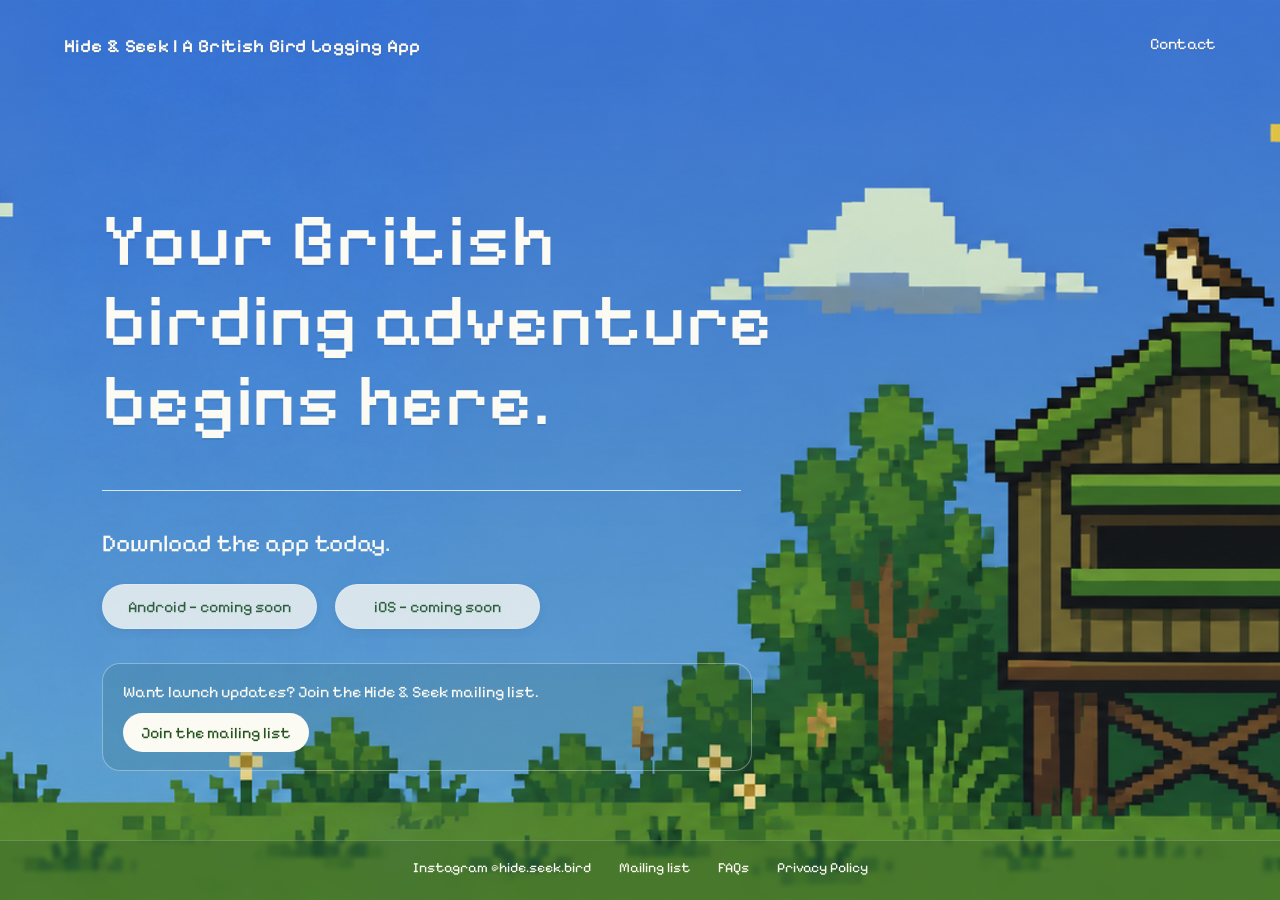
==== index.html @ e6ba9a96 "Add files via upload" ====
<!doctype html>
<html lang="en-GB">
<head>
  <meta charset="utf-8">
  <meta name="viewport" content="width=device-width, initial-scale=1">
  <meta name="description" content="Hide & Seek — a playful British bird logging app.">
  <title>Hide & Seek | A British Bird Logging App</title>
  <link rel="stylesheet" href="styles.css">
</head>
<body>
  <div class="page-shell home">
    <header class="site-header">
      <a class="brand" href="index.html">Hide & Seek | A British Bird Logging App</a>
      <nav class="site-nav" aria-label="Main navigation">
        <a href="contact.html">Contact</a>
      </nav>
    </header>

    <main class="hero">
      <h1>Your British<br>birding adventure<br>begins here.</h1>
      <hr class="rule">
      <p class="download-title">Download the app today.</p>
      <div class="store-buttons">
        <!-- Replace # with the live Google Play URL when available. -->
        <a class="store-button disabled" href="#" aria-disabled="true" onclick="return false;">Android — coming soon</a>
        <!-- Replace # with the live App Store URL when available. -->
        <a class="store-button disabled" href="#" aria-disabled="true" onclick="return false;">iOS — coming soon</a>
      </div>

      <div class="signup-strip">
        <p>Want launch updates? Join the Hide & Seek mailing list.</p>
        <a href="mailto:hide.seek.bird@gmail.com?subject=Hide%20%26%20Seek%20mailing%20list&body=Hi%2C%20please%20add%20me%20to%20the%20Hide%20%26%20Seek%20mailing%20list.">Join the mailing list</a>
      </div>
    </main>

    <footer class="site-footer">
      <a href="https://www.instagram.com/hide.seek.bird/" target="_blank" rel="noopener noreferrer">Instagram @hide.seek.bird</a>
      <a href="mailto:hide.seek.bird@gmail.com?subject=Hide%20%26%20Seek%20mailing%20list&body=Hi%2C%20please%20add%20me%20to%20the%20Hide%20%26%20Seek%20mailing%20list.">Mailing list</a>
      <a href="faq.html">FAQs</a>
      <a href="privacy.html">Privacy Policy</a>
    </footer>
  </div>
</body>
</html>
---- styles.css ----
@import url('https://fonts.googleapis.com/css2?family=Pixelify+Sans:wght@400;500;600;700&display=swap');

:root {
  --cream: #FBFAF3;
  --meadow: #EAE8D8;
  --ink: #2A2E24;
  --green: #25541F;
  --green-2: #3E7C59;
  --gold: #D9A62C;
  --glass: rgba(30, 65, 100, 0.22);
  --line: rgba(251,250,243,0.82);
}

* { box-sizing: border-box; }
html { scroll-behavior: smooth; }
body {
  margin: 0;
  font-family: "Pixelify Sans", ui-monospace, monospace;
  color: var(--cream);
  background: #2d72bf;
}

a { color: inherit; }
button, input, textarea { font: inherit; }

.page-shell {
  min-height: 100vh;
  display: flex;
  flex-direction: column;
  background-size: cover;
  background-position: center;
  background-repeat: no-repeat;
}

.page-shell.home {
  background-image:
    linear-gradient(rgba(32,75,125,.03), rgba(32,75,125,.08)),
    url("assets/hero-hide.png");
  background-position: center center;
}

.page-shell.contact {
  background-image:
    linear-gradient(rgba(32,75,125,.05), rgba(32,75,125,.10)),
    url("assets/hero-meadow.png");
  background-position: center center;
}

.site-header {
  display: flex;
  align-items: center;
  justify-content: space-between;
  gap: 24px;
  padding: 34px 5vw 0;
  text-shadow: 0 1px 1px rgba(0,0,0,.18);
}

.brand {
  font-size: clamp(17px, 1.45vw, 25px);
  text-decoration: none;
  font-weight: 600;
  letter-spacing: .02em;
}

.site-nav {
  display: flex;
  gap: 22px;
  align-items: center;
}

.site-nav a {
  text-decoration: none;
  font-size: 16px;
  border-bottom: 1px solid transparent;
  padding-bottom: 3px;
}

.site-nav a:hover,
.site-nav a:focus-visible {
  border-bottom-color: currentColor;
}

.hero {
  width: min(890px, 58vw);
  margin: clamp(110px, 16vh, 185px) 0 0 8vw;
}

.hero h1 {
  margin: 0;
  font-size: clamp(46px, 5.8vw, 88px);
  line-height: 1.08;
  font-weight: 500;
  letter-spacing: .01em;
  text-shadow: 0 2px 0 rgba(0,0,0,.08);
}

.rule {
  width: 86%;
  border: 0;
  border-top: 1px solid var(--line);
  margin: 48px 0 38px;
}

.download-title {
  margin: 0 0 26px;
  font-size: clamp(20px, 1.9vw, 30px);
}

.store-buttons {
  display: flex;
  gap: 18px;
  flex-wrap: wrap;
}

.store-button {
  min-width: 205px;
  padding: 12px 25px;
  border-radius: 999px;
  background: rgba(251,250,243,.96);
  color: var(--green);
  text-align: center;
  text-decoration: none;
  border: 1px solid rgba(255,255,255,.65);
  box-shadow: 0 3px 12px rgba(0,0,0,.08);
}

.store-button:hover,
.store-button:focus-visible {
  transform: translateY(-1px);
  background: white;
}

.store-button.disabled {
  opacity: .82;
  cursor: default;
}

.contact-panel {
  width: min(740px, 52vw);
  margin: clamp(95px, 13vh, 150px) 0 70px 4vw;
}

.contact-panel h1,
.content-card h1 {
  margin: 0 0 18px;
  font-size: clamp(40px, 4.4vw, 68px);
  font-weight: 500;
}

.contact-copy {
  margin: 0 0 28px;
  max-width: 640px;
  font-size: 18px;
  line-height: 1.55;
}

.contact-form {
  display: grid;
  gap: 18px;
}

.two-col {
  display: grid;
  grid-template-columns: 1fr 1fr;
  gap: 14px;
}

.field {
  display: grid;
  gap: 7px;
}

.field label {
  font-size: 15px;
  font-weight: 600;
}

.field input,
.field textarea {
  width: 100%;
  color: white;
  background: rgba(255,255,255,.03);
  border: 1px solid rgba(255,255,255,.88);
  border-radius: 24px;
  padding: 12px 16px;
  outline: none;
  box-shadow: inset 0 0 0 1px rgba(20,60,100,.08);
}

.field textarea {
  min-height: 130px;
  resize: vertical;
  border-radius: 18px;
}

.field input:focus,
.field textarea:focus {
  background: rgba(255,255,255,.09);
  box-shadow: 0 0 0 3px rgba(255,255,255,.14);
}

.primary-button {
  justify-self: start;
  border: 0;
  border-radius: 999px;
  background: var(--cream);
  color: var(--green);
  padding: 13px 31px;
  cursor: pointer;
}

.primary-button:hover,
.primary-button:focus-visible {
  background: white;
  transform: translateY(-1px);
}

.mail-note {
  font-size: 14px;
  opacity: .9;
  margin: 4px 0 0;
}

.site-footer {
  margin-top: auto;
  display: flex;
  justify-content: center;
  flex-wrap: wrap;
  gap: 14px 28px;
  padding: 18px 5vw 24px;
  background: rgba(25,61,40,.18);
  border-top: 1px solid rgba(255,255,255,.18);
  backdrop-filter: blur(2px);
  font-size: 14px;
}

.site-footer a {
  text-decoration: none;
}

.site-footer a:hover,
.site-footer a:focus-visible {
  text-decoration: underline;
}

.content-page {
  min-height: 100vh;
  background:
    linear-gradient(rgba(44,105,167,.88), rgba(44,105,167,.94)),
    url("assets/hero-meadow.png") center/cover fixed;
  padding-bottom: 40px;
}

.content-card {
  width: min(900px, 88vw);
  margin: 70px auto;
  padding: clamp(24px, 4vw, 50px);
  background: rgba(251,250,243,.96);
  color: var(--ink);
  border-radius: 24px;
  box-shadow: 0 12px 50px rgba(0,0,0,.15);
}

.content-card h2 {
  color: var(--green);
  margin-top: 34px;
  margin-bottom: 10px;
  font-size: 27px;
}

.content-card p,
.content-card li {
  font-family: Arial, Helvetica, sans-serif;
  font-size: 16px;
  line-height: 1.65;
}

.content-card ul {
  padding-left: 22px;
}

.back-link {
  display: inline-block;
  margin-bottom: 28px;
  color: var(--green);
  font-weight: 700;
  text-decoration: none;
}

.empty-faq {
  padding: 32px 0 8px;
  font-family: Arial, Helvetica, sans-serif;
  color: #555C46;
}

.signup-strip {
  margin-top: 34px;
  padding: 18px 20px;
  border: 1px solid rgba(255,255,255,.35);
  border-radius: 18px;
  background: rgba(33,82,55,.13);
  max-width: 650px;
}

.signup-strip p {
  margin: 0 0 12px;
  font-size: 16px;
}

.signup-strip a {
  display: inline-block;
  padding: 10px 18px;
  border-radius: 999px;
  background: var(--cream);
  color: var(--green);
  text-decoration: none;
}

@media (max-width: 900px) {
  .page-shell.home,
  .page-shell.contact {
    background-position: 66% center;
  }

  .hero {
    width: 80vw;
    margin-left: 7vw;
  }

  .contact-panel {
    width: 86vw;
    margin-left: 7vw;
  }
}

@media (max-width: 640px) {
  .site-header {
    padding: 22px 22px 0;
    align-items: flex-start;
  }

  .brand {
    max-width: 68%;
    font-size: 16px;
  }

  .site-nav {
    gap: 12px;
  }

  .site-nav a {
    font-size: 14px;
  }

  .page-shell.home {
    background-position: 72% center;
  }

  .page-shell.contact {
    background-position: 68% center;
  }

  .hero {
    width: calc(100vw - 44px);
    margin: 100px 22px 40px;
    padding: 20px;
    border-radius: 18px;
    background: rgba(41,95,151,.28);
    backdrop-filter: blur(1px);
  }

  .hero h1 {
    font-size: clamp(42px, 13vw, 62px);
  }

  .rule {
    width: 100%;
    margin: 30px 0 25px;
  }

  .store-buttons {
    gap: 10px;
  }

  .store-button {
    min-width: 0;
    flex: 1 1 140px;
  }

  .contact-panel {
    width: calc(100vw - 44px);
    margin: 90px 22px 40px;
    padding: 20px;
    border-radius: 18px;
    background: rgba(41,95,151,.28);
    backdrop-filter: blur(1px);
  }

  .two-col {
    grid-template-columns: 1fr;
  }

  .site-footer {
    padding-inline: 22px;
    gap: 10px 18px;
  }

  .content-card {
    width: calc(100vw - 28px);
    margin: 30px auto;
    border-radius: 18px;
  }
}
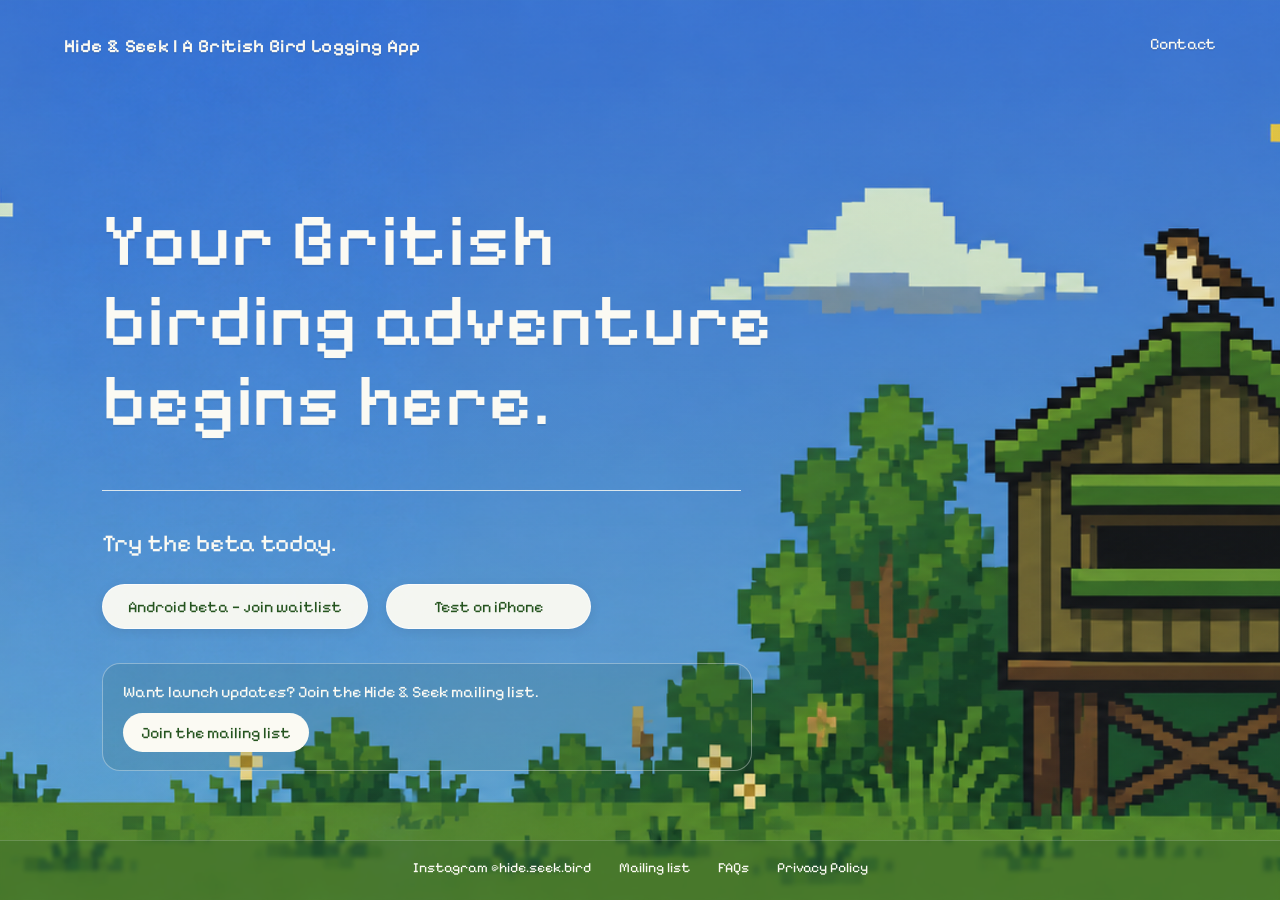
==== commit 67be2b85: "Add files via upload Update website for beta launch" ====
--- a/index.html
+++ b/index.html
@@ -19,26 +19,39 @@
     <main class="hero">
       <h1>Your British<br>birding adventure<br>begins here.</h1>
       <hr class="rule">
-      <p class="download-title">Download the app today.</p>
+      <p class="download-title">Try the beta today.</p>
       <div class="store-buttons">
-        <!-- Replace # with the live Google Play URL when available. -->
-        <a class="store-button disabled" href="#" aria-disabled="true" onclick="return false;">Android — coming soon</a>
-        <!-- Replace # with the live App Store URL when available. -->
-        <a class="store-button disabled" href="#" aria-disabled="true" onclick="return false;">iOS — coming soon</a>
+        <a class="store-button" href="#mailing-list" data-open-mailing-list>Android beta — join waitlist</a>
+        <a class="store-button" href="https://testflight.apple.com/join/pFGsT41k" target="_blank" rel="noopener noreferrer">Test on iPhone</a>
       </div>
 
       <div class="signup-strip">
         <p>Want launch updates? Join the Hide & Seek mailing list.</p>
-        <a href="mailto:hide.seek.bird@gmail.com?subject=Hide%20%26%20Seek%20mailing%20list&body=Hi%2C%20please%20add%20me%20to%20the%20Hide%20%26%20Seek%20mailing%20list.">Join the mailing list</a>
+        <a href="#mailing-list" data-open-mailing-list>Join the mailing list</a>
       </div>
     </main>
 
     <footer class="site-footer">
       <a href="https://www.instagram.com/hide.seek.bird/" target="_blank" rel="noopener noreferrer">Instagram @hide.seek.bird</a>
-      <a href="mailto:hide.seek.bird@gmail.com?subject=Hide%20%26%20Seek%20mailing%20list&body=Hi%2C%20please%20add%20me%20to%20the%20Hide%20%26%20Seek%20mailing%20list.">Mailing list</a>
+      <a href="#mailing-list" data-open-mailing-list>Mailing list</a>
       <a href="faq.html">FAQs</a>
       <a href="privacy.html">Privacy Policy</a>
     </footer>
   </div>
+
+  <div class="mailing-modal" id="mailing-list" role="dialog" aria-modal="true" aria-labelledby="mailing-list-title" aria-hidden="true">
+    <div class="mailing-modal-backdrop" data-close-mailing-list></div>
+    <section class="mailing-modal-card" tabindex="-1">
+      <button class="mailing-modal-close" type="button" aria-label="Close mailing list" data-close-mailing-list>×</button>
+      <h2 id="mailing-list-title">Join the Hide & Seek flock</h2>
+      <p class="mailing-modal-copy">Get beta news, new features and launch updates.</p>
+      <div class="kit-form-wrap">
+        <script async data-uid="2d5aa97600" src="https://hide-seek.kit.com/2d5aa97600/index.js"></script>
+      </div>
+      <p class="mailing-modal-privacy">By joining, you agree to receive Hide & Seek email updates. You can unsubscribe at any time. See our <a href="privacy.html">Privacy Policy</a>.</p>
+    </section>
+  </div>
+
+  <script src="site.js"></script>
 </body>
 </html>
--- a/styles.css
+++ b/styles.css
@@ -411,3 +411,110 @@
     border-radius: 18px;
   }
 }
+
+/* Mailing-list modal */
+body.modal-open {
+  overflow: hidden;
+}
+
+.mailing-modal {
+  position: fixed;
+  inset: 0;
+  z-index: 1000;
+  display: grid;
+  place-items: center;
+  padding: 22px;
+}
+
+.mailing-modal[aria-hidden="true"] {
+  display: none;
+}
+
+.mailing-modal-backdrop {
+  position: absolute;
+  inset: 0;
+  background: rgba(20, 37, 31, .62);
+  backdrop-filter: blur(3px);
+}
+
+.mailing-modal-card {
+  position: relative;
+  z-index: 1;
+  width: min(560px, 100%);
+  max-height: calc(100vh - 44px);
+  overflow-y: auto;
+  padding: clamp(26px, 5vw, 42px);
+  border-radius: 24px;
+  background: rgba(251, 250, 243, .99);
+  color: var(--ink);
+  box-shadow: 0 22px 70px rgba(0,0,0,.28);
+  outline: none;
+}
+
+.mailing-modal-card h2 {
+  margin: 0 42px 10px 0;
+  color: var(--green);
+  font-size: clamp(30px, 5vw, 44px);
+  font-weight: 600;
+  line-height: 1.05;
+}
+
+.mailing-modal-copy {
+  margin: 0 0 22px;
+  font-family: Arial, Helvetica, sans-serif;
+  font-size: 16px;
+  line-height: 1.5;
+  color: #555C46;
+}
+
+.mailing-modal-close {
+  position: absolute;
+  top: 16px;
+  right: 18px;
+  width: 38px;
+  height: 38px;
+  border: 0;
+  border-radius: 999px;
+  background: transparent;
+  color: var(--green);
+  font-size: 30px;
+  line-height: 1;
+  cursor: pointer;
+}
+
+.mailing-modal-close:hover,
+.mailing-modal-close:focus-visible {
+  background: rgba(37,84,31,.08);
+}
+
+.kit-form-wrap {
+  min-height: 82px;
+}
+
+.kit-form-wrap .formkit-form {
+  max-width: 100% !important;
+  margin: 0 !important;
+}
+
+.mailing-modal-privacy {
+  margin: 18px 0 0;
+  font-family: Arial, Helvetica, sans-serif;
+  font-size: 12px;
+  line-height: 1.5;
+  color: #6A705D;
+}
+
+.mailing-modal-privacy a {
+  color: var(--green);
+}
+
+@media (max-width: 640px) {
+  .mailing-modal {
+    padding: 14px;
+  }
+
+  .mailing-modal-card {
+    max-height: calc(100vh - 28px);
+    border-radius: 18px;
+  }
+}
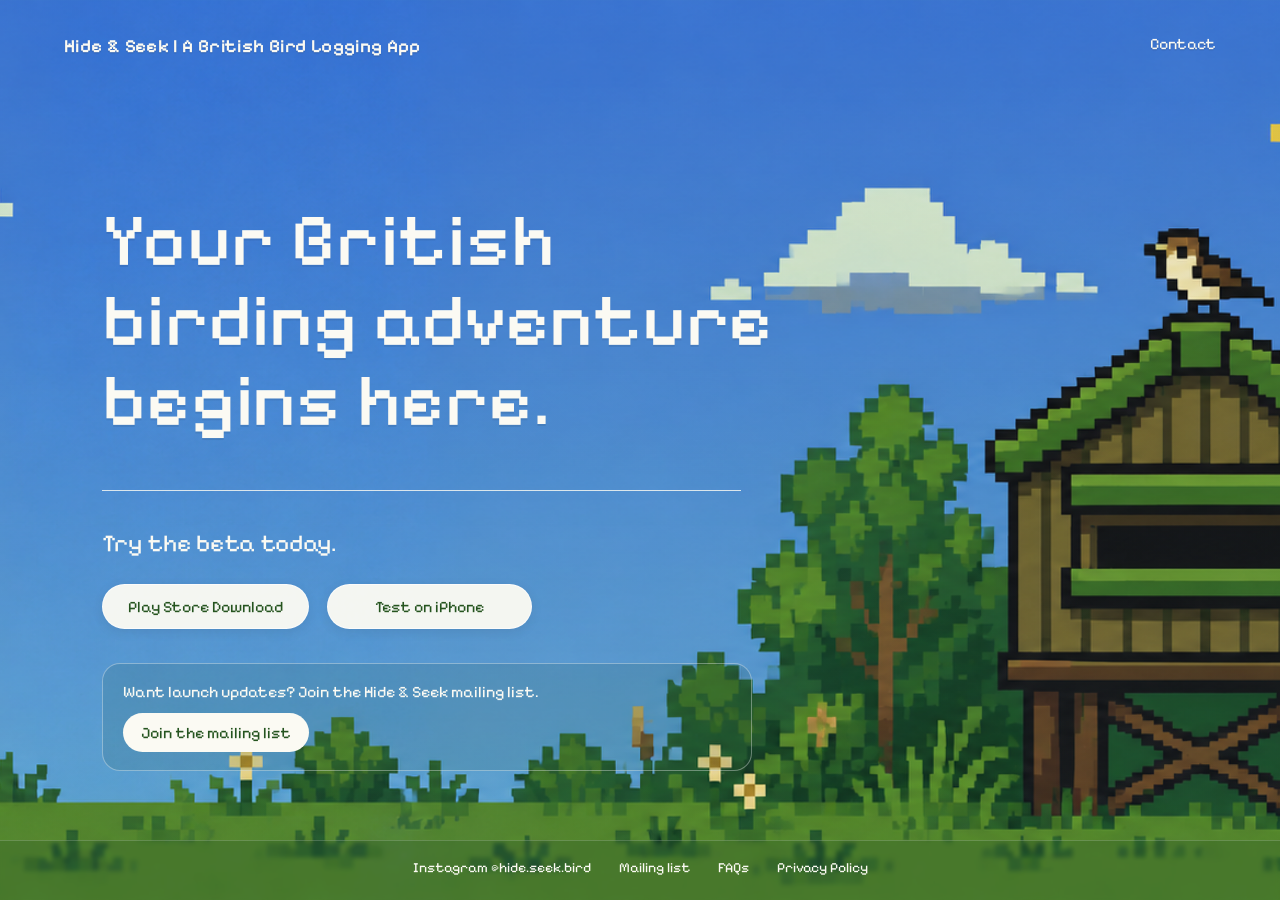
==== commit 7f22ea62: "Update index.html" ====
--- a/index.html
+++ b/index.html
@@ -21,7 +21,7 @@
       <hr class="rule">
       <p class="download-title">Try the beta today.</p>
       <div class="store-buttons">
-        <a class="store-button" href="#mailing-list" data-open-mailing-list>Android beta — join waitlist</a>
+        <a class="store-button" href="#mailing-list" data-open-mailing-list>Play Store Download</a>
         <a class="store-button" href="https://testflight.apple.com/join/pFGsT41k" target="_blank" rel="noopener noreferrer">Test on iPhone</a>
       </div>
 
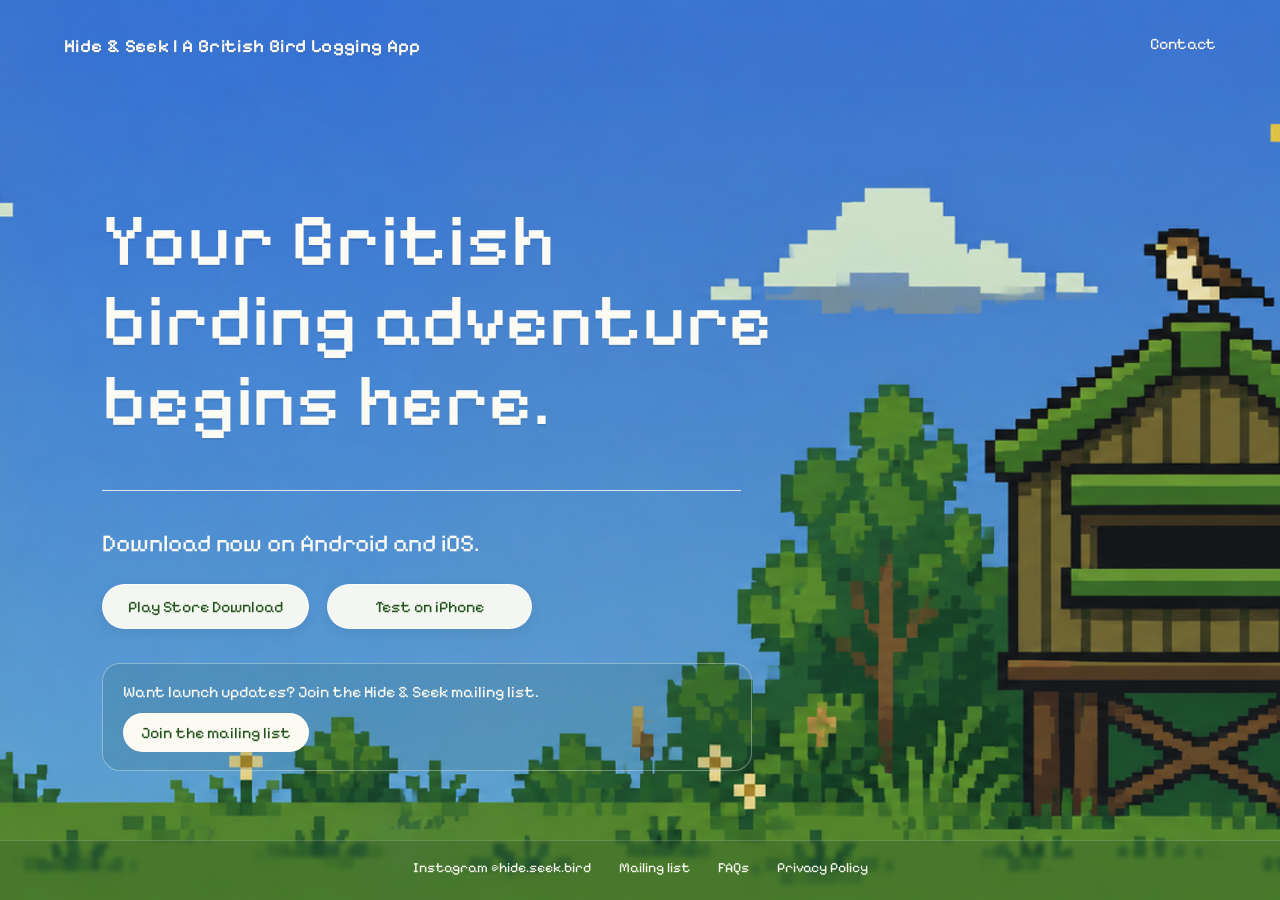
==== commit cedb4ed3: "Update index.html" ====
--- a/index.html
+++ b/index.html
@@ -19,9 +19,9 @@
     <main class="hero">
       <h1>Your British<br>birding adventure<br>begins here.</h1>
       <hr class="rule">
-      <p class="download-title">Try the beta today.</p>
+      <p class="download-title">Download now on Android and iOS.</p>
       <div class="store-buttons">
-        <a class="store-button" href="#mailing-list" data-open-mailing-list>Play Store Download</a>
+        <a class="store-button" href="https://play.google.com/store/apps/details?id=app.hideandseek.birdlog">Play Store Download</a>
         <a class="store-button" href="https://testflight.apple.com/join/pFGsT41k" target="_blank" rel="noopener noreferrer">Test on iPhone</a>
       </div>
 
